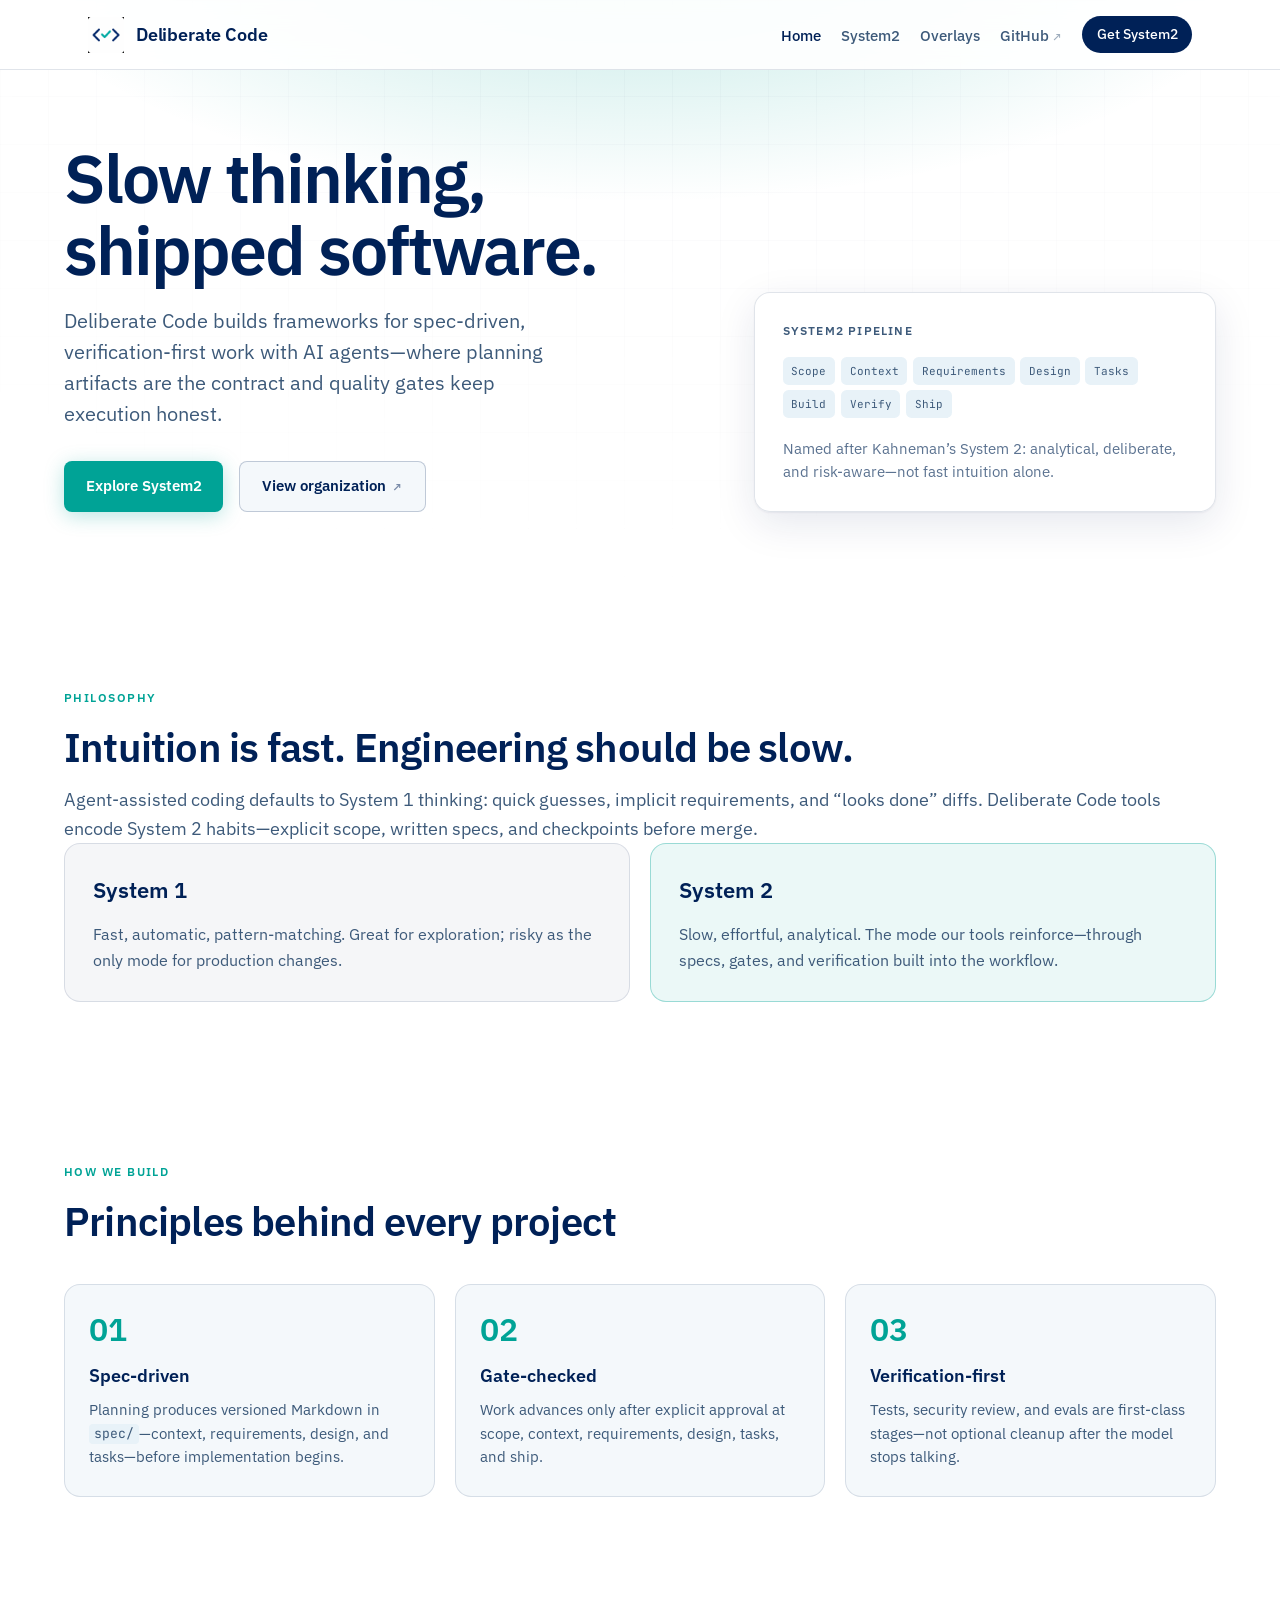
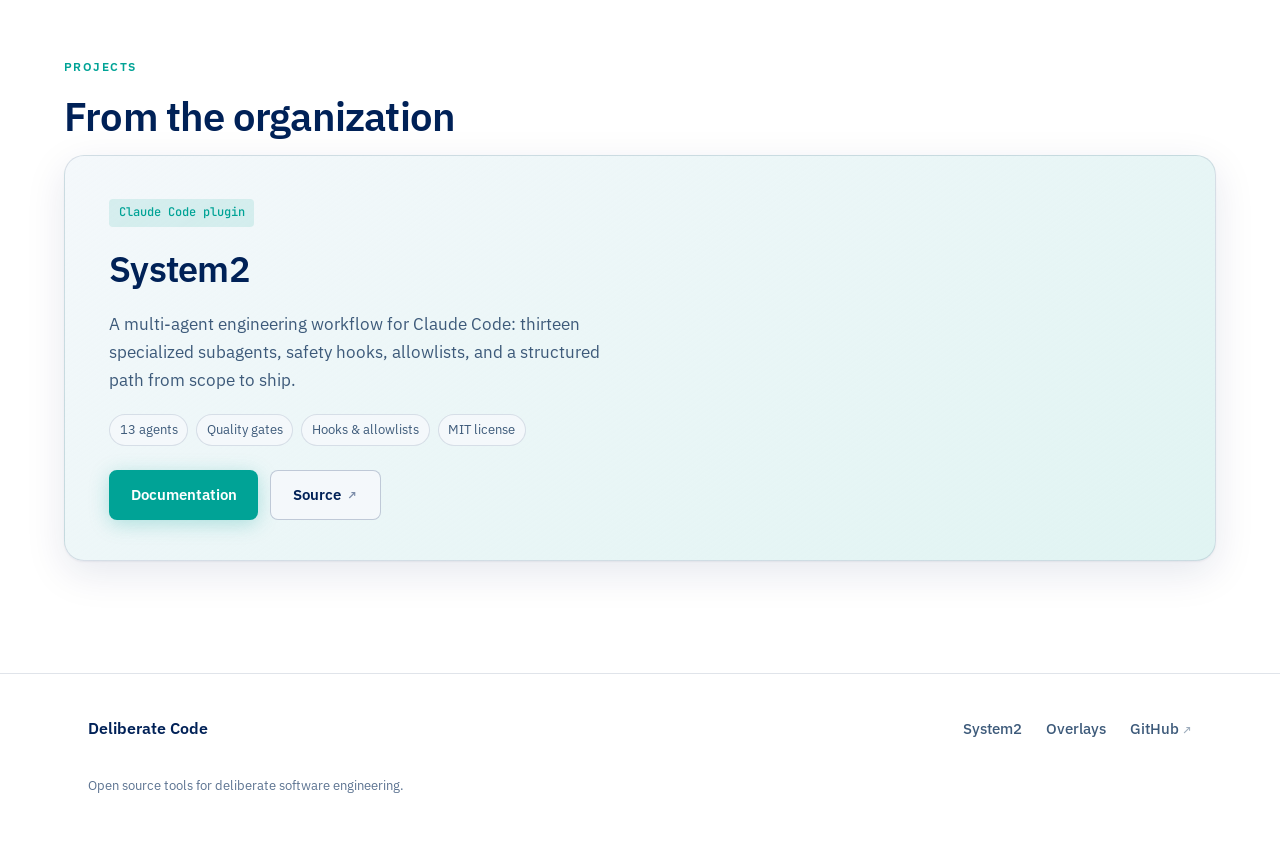
==== index.html @ 23c70633 "Initial site: Deliberate Code organization homepage and product pages Static GitHub Pages site with " ====
<!DOCTYPE html>
<html lang="en">
  <head>
    <meta charset="utf-8" />
    <meta name="viewport" content="width=device-width, initial-scale=1" />
    <title>Deliberate Code</title>
    <meta
      name="description"
      content="Open tools for deliberate, spec-driven software engineering with AI agents."
    />
    <meta property="og:title" content="Deliberate Code" />
    <meta
      property="og:description"
      content="Open tools for deliberate, spec-driven software engineering with AI agents."
    />
    <meta property="og:type" content="website" />
    <meta property="og:url" content="https://deliberatecode.github.io/" />
    <meta property="og:image" content="https://deliberatecode.github.io/assets/apple-touch-icon.png" />
    <link rel="icon" href="assets/favicon-96.png" type="image/png" />
    <link rel="apple-touch-icon" href="assets/apple-touch-icon.png" />
    <link rel="preconnect" href="https://fonts.googleapis.com" />
    <link rel="preconnect" href="https://fonts.gstatic.com" crossorigin />
    <link
      href="https://fonts.googleapis.com/css2?family=IBM+Plex+Sans:wght@400;500;600&family=JetBrains+Mono:wght@400;500&display=swap"
      rel="stylesheet"
    />
    <link rel="stylesheet" href="css/site.css" />
    <script src="js/site.js" defer></script>
  </head>
  <body>
    <a class="skip-link" href="#main">Skip to content</a>

    <header class="site-header">
      <div class="header-inner">
        <a class="brand" href="/">
          <img
            class="brand-mark"
            src="assets/favicon-96.png"
            width="36"
            height="36"
            alt=""
          />
          <span class="brand-text">Deliberate Code</span>
        </a>
        <nav class="site-nav" data-site-nav aria-label="Site"></nav>
      </div>
    </header>

    <main id="main">
      <section class="hero wrap">
        <div class="hero-inner">
          <div>
            <h1>Slow thinking, shipped software.</h1>
            <p class="hero-lede">
              Deliberate Code builds frameworks for spec-driven, verification-first
              work with AI agents—where planning artifacts are the contract and
              quality gates keep execution honest.
            </p>
            <div class="hero-actions">
              <a class="btn btn-primary" href="system2/">Explore System2</a>
              <a
                class="btn btn-secondary external"
                href="https://github.com/DeliberateCode"
                target="_blank"
                rel="noopener noreferrer"
                >View organization</a
              >
            </div>
          </div>
          <aside class="hero-aside" aria-label="System2 workflow summary">
            <h2>System2 pipeline</h2>
            <ul class="pipeline-mini">
              <li>Scope</li>
              <li>Context</li>
              <li>Requirements</li>
              <li>Design</li>
              <li>Tasks</li>
              <li>Build</li>
              <li>Verify</li>
              <li>Ship</li>
            </ul>
            <p>
              Named after Kahneman’s System&nbsp;2: analytical, deliberate, and
              risk-aware—not fast intuition alone.
            </p>
          </aside>
        </div>
      </section>

      <section class="section wrap" id="philosophy">
        <p class="section-label">Philosophy</p>
        <h2 class="section-title">Intuition is fast. Engineering should be slow.</h2>
        <p class="section-intro section-intro--full">
          Agent-assisted coding defaults to System&nbsp;1 thinking: quick guesses,
          implicit requirements, and “looks done” diffs. Deliberate Code tools
          encode System&nbsp;2 habits—explicit scope, written specs, and checkpoints
          before merge.
        </p>
        <div class="dual-grid">
          <article class="dual-card dual-card--fast">
            <h3>System 1</h3>
            <p>
              Fast, automatic, pattern-matching. Great for exploration; risky as
              the only mode for production changes.
            </p>
          </article>
          <article class="dual-card dual-card--slow">
            <h3>System 2</h3>
            <p>
              Slow, effortful, analytical. The mode our tools reinforce—through
              specs, gates, and verification built into the workflow.
            </p>
          </article>
        </div>
      </section>

      <section class="section wrap">
        <p class="section-label">How we build</p>
        <h2 class="section-title">Principles behind every project</h2>
        <div class="principles-grid">
          <article class="principle">
            <span class="principle-num">01</span>
            <h3>Spec-driven</h3>
            <p>
              Planning produces versioned Markdown in <code>spec/</code>—context,
              requirements, design, and tasks—before implementation begins.
            </p>
          </article>
          <article class="principle">
            <span class="principle-num">02</span>
            <h3>Gate-checked</h3>
            <p>
              Work advances only after explicit approval at scope, context,
              requirements, design, tasks, and ship.
            </p>
          </article>
          <article class="principle">
            <span class="principle-num">03</span>
            <h3>Verification-first</h3>
            <p>
              Tests, security review, and evals are first-class stages—not
              optional cleanup after the model stops talking.
            </p>
          </article>
        </div>
      </section>

      <section class="section wrap">
        <p class="section-label">Projects</p>
        <h2 class="section-title">From the organization</h2>
        <article class="product-featured">
          <div>
            <span class="product-badge">Claude Code plugin</span>
            <h3>System2</h3>
            <p>
              A multi-agent engineering workflow for Claude Code: thirteen
              specialized subagents, safety hooks, allowlists, and a structured
              path from scope to ship.
            </p>
            <div class="tag-row">
              <span class="tag">13 agents</span>
              <span class="tag">Quality gates</span>
              <span class="tag">Hooks &amp; allowlists</span>
              <span class="tag">MIT license</span>
            </div>
            <div class="product-actions">
              <a class="btn btn-primary" href="system2/">Documentation</a>
              <a
                class="btn btn-secondary external"
                href="https://github.com/DeliberateCode/System2"
                target="_blank"
                rel="noopener noreferrer"
                >Source</a
              >
            </div>
          </div>
        </article>
      </section>
    </main>

    <footer class="site-footer">
      <div class="wrap footer-inner">
        <span class="footer-brand">Deliberate Code</span>
        <ul class="footer-links">
          <li><a href="/system2/">System2</a></li>
          <li><a href="/overlays/">Overlays</a></li>
          <li>
            <a
              class="external"
              href="https://github.com/DeliberateCode"
              target="_blank"
              rel="noopener noreferrer"
              >GitHub</a
            >
          </li>
        </ul>
        <p class="footer-meta">
          Open source tools for deliberate software engineering.
        </p>
      </div>
    </footer>
  </body>
</html>
---- css/site.css ----
/* Deliberate Code — site styles */

:root {
  color-scheme: light dark;

  --font-display: "IBM Plex Sans", ui-sans-serif, system-ui, sans-serif;
  --font-body: "IBM Plex Sans", ui-sans-serif, system-ui, sans-serif;
  --font-mono: "JetBrains Mono", ui-monospace, monospace;

  /* Brand palette from Deliberate Code logo assets */
  --brand-navy: #002157;
  --brand-teal: #00a396;
  --brand-navy-rgb: 0, 33, 87;
  --brand-teal-rgb: 0, 163, 150;

  --bg: #ffffff;
  --bg-elevated: #f4f8fb;
  --fg: var(--brand-navy);
  --muted: #3d5a7a;
  --muted-soft: #5c7391;
  --accent: var(--brand-teal);
  --accent-hover: #008a80;
  --accent-soft: rgba(var(--brand-teal-rgb), 0.12);
  --accent-glow: rgba(var(--brand-teal-rgb), 0.28);
  --border: rgba(var(--brand-navy-rgb), 0.12);
  --border-strong: rgba(var(--brand-navy-rgb), 0.22);
  --surface: rgba(255, 255, 255, 0.82);
  --shadow: 0 1px 2px rgba(var(--brand-navy-rgb), 0.06),
    0 12px 40px rgba(var(--brand-navy-rgb), 0.1);
  --code-bg: #e8f2f8;
  --grid-line: rgba(var(--brand-navy-rgb), 0.06);
  --header-bg: rgba(255, 255, 255, 0.9);
  --step-bg: #ffffff;
  --system1-bg: rgba(var(--brand-navy-rgb), 0.04);
  --system2-bg: rgba(var(--brand-teal-rgb), 0.08);
}

@media (prefers-color-scheme: dark) {
  :root {
    --bg: #001428;
    --bg-elevated: #0a2240;
    --fg: #eef4fb;
    --muted: #8aa3c0;
    --muted-soft: #6b849f;
    --accent: #00c9b7;
    --accent-hover: #5ee8dc;
    --accent-soft: rgba(var(--brand-teal-rgb), 0.18);
    --accent-glow: rgba(var(--brand-teal-rgb), 0.35);
    --border: rgba(238, 244, 251, 0.1);
    --border-strong: rgba(238, 244, 251, 0.18);
    --surface: rgba(10, 34, 64, 0.85);
    --shadow: 0 1px 2px rgba(0, 0, 0, 0.35),
      0 16px 48px rgba(0, 0, 0, 0.45);
    --code-bg: #0f2847;
    --grid-line: rgba(238, 244, 251, 0.05);
    --header-bg: rgba(0, 20, 40, 0.92);
    --step-bg: #0a2240;
    --system1-bg: rgba(238, 244, 251, 0.04);
    --system2-bg: rgba(var(--brand-teal-rgb), 0.12);
  }
}

*,
*::before,
*::after {
  box-sizing: border-box;
}

html {
  -webkit-text-size-adjust: 100%;
  scroll-behavior: smooth;
}

@media (prefers-reduced-motion: reduce) {
  html {
    scroll-behavior: auto;
  }

  *,
  *::before,
  *::after {
    animation-duration: 0.01ms !important;
    animation-iteration-count: 1 !important;
    transition-duration: 0.01ms !important;
  }
}

body {
  margin: 0;
  min-height: 100dvh;
  background-color: var(--bg);
  color: var(--fg);
  font-family: var(--font-body);
  font-size: 1.0625rem;
  line-height: 1.65;
  font-weight: 400;
}

body::before {
  content: "";
  position: fixed;
  inset: 0;
  z-index: -2;
  background:
    radial-gradient(
      ellipse 80% 50% at 50% -10%,
      var(--accent-glow),
      transparent 65%
    ),
    linear-gradient(180deg, var(--bg) 0%, var(--bg) 100%);
  pointer-events: none;
}

body::after {
  content: "";
  position: fixed;
  inset: 0;
  z-index: -1;
  opacity: 0.45;
  background-image:
    linear-gradient(var(--grid-line) 1px, transparent 1px),
    linear-gradient(90deg, var(--grid-line) 1px, transparent 1px);
  background-size: 48px 48px;
  mask-image: radial-gradient(ellipse 90% 70% at 50% 0%, black, transparent);
  pointer-events: none;
}

img,
svg {
  display: block;
  max-width: 100%;
}

a {
  color: var(--accent);
  text-decoration-thickness: 1px;
  text-underline-offset: 0.18em;
}

a:hover {
  color: var(--accent-hover);
}

a:focus-visible {
  outline: 2px solid var(--accent);
  outline-offset: 3px;
}

.skip-link {
  position: absolute;
  left: -9999px;
  top: 0;
  z-index: 100;
  padding: 0.5rem 1rem;
  background: var(--fg);
  color: var(--bg);
}

.skip-link:focus {
  left: 1rem;
  top: 1rem;
}

/* Header */

.site-header {
  position: sticky;
  top: 0;
  z-index: 50;
  border-bottom: 1px solid var(--border);
  background: var(--header-bg);
  backdrop-filter: blur(12px);
  -webkit-backdrop-filter: blur(12px);
}

.header-inner {
  display: flex;
  align-items: center;
  justify-content: space-between;
  gap: 1rem 1.5rem;
  max-width: 72rem;
  margin: 0 auto;
  padding: 1rem 1.5rem;
}

.site-nav {
  flex: 1 1 auto;
  min-width: 0;
}

@media (max-width: 52rem) {
  .header-inner {
    flex-wrap: wrap;
  }

  .site-nav {
    width: 100%;
  }

  .site-nav ul {
    justify-content: flex-start;
    gap: 0.35rem 1rem;
  }
}

.brand {
  display: flex;
  align-items: center;
  gap: 0.75rem;
  color: var(--fg);
  text-decoration: none;
  font-weight: 500;
  letter-spacing: -0.01em;
}

.brand:hover {
  color: var(--fg);
}

.brand-mark {
  flex-shrink: 0;
  width: auto;
  height: 2.25rem;
}

@media (prefers-color-scheme: dark) {
  .brand-mark {
    border-radius: 0.35rem;
    background: #ffffff;
    padding: 0.15rem;
  }
}

.brand-text {
  font-family: var(--font-display);
  font-size: 1.125rem;
  font-weight: 600;
}

.site-nav ul {
  display: flex;
  flex-wrap: wrap;
  align-items: center;
  justify-content: flex-end;
  gap: 0.25rem 1.25rem;
  margin: 0;
  padding: 0;
  list-style: none;
}

.site-nav a {
  color: var(--muted);
  text-decoration: none;
  font-size: 0.9375rem;
  font-weight: 500;
}

.site-nav a:hover,
.site-nav a[aria-current="page"] {
  color: var(--fg);
}

.nav-cta {
  display: inline-flex;
  align-items: center;
  padding: 0.45rem 0.9rem;
  border-radius: 999px;
  background: var(--brand-navy);
  color: #ffffff !important;
  font-size: 0.875rem !important;
  text-decoration: none !important;
  transition: transform 0.2s ease, opacity 0.2s ease;
}

.nav-cta:hover {
  transform: translateY(-1px);
  opacity: 0.92;
  color: #ffffff !important;
  background: var(--brand-navy);
}

/* Layout */

.wrap {
  max-width: 72rem;
  margin: 0 auto;
  padding: 0 1.5rem;
}

.section {
  padding: 5rem 0;
}

.section-label {
  margin: 0 0 1rem;
  font-size: 0.75rem;
  font-weight: 600;
  letter-spacing: 0.12em;
  text-transform: uppercase;
  color: var(--accent);
}

.section-title {
  margin: 0 0 1rem;
  font-family: var(--font-display);
  font-size: clamp(1.75rem, 4vw, 2.5rem);
  font-weight: 600;
  line-height: 1.15;
  letter-spacing: -0.02em;
}

.section-intro {
  margin: 0;
  max-width: 38rem;
  color: var(--muted);
  font-size: 1.125rem;
  line-height: 1.6;
}

.section-intro--full {
  max-width: none;
}

/* Hero */

.hero {
  padding: 4.5rem 0 6rem;
}

.hero-inner {
  display: grid;
  gap: 3rem;
  align-items: end;
}

@media (min-width: 56rem) {
  .hero-inner {
    grid-template-columns: 1.15fr 0.85fr;
    gap: 4rem;
  }
}

.hero-eyebrow {
  display: inline-flex;
  align-items: center;
  gap: 0.5rem;
  margin: 0 0 1.25rem;
  padding: 0.35rem 0.75rem;
  border: 1px solid var(--border);
  border-radius: 999px;
  background: var(--surface);
  font-size: 0.8125rem;
  font-weight: 500;
  color: var(--muted);
}

.hero-eyebrow::before {
  content: "";
  width: 6px;
  height: 6px;
  border-radius: 50%;
  background: var(--accent);
}

.hero h1 {
  margin: 0 0 1.25rem;
  font-family: var(--font-display);
  font-size: clamp(2.75rem, 7vw, 4.25rem);
  font-weight: 600;
  line-height: 1.05;
  letter-spacing: -0.03em;
}

.hero-lede {
  margin: 0 0 2rem;
  max-width: 32rem;
  font-size: 1.25rem;
  line-height: 1.55;
  color: var(--muted);
}

.hero-actions {
  display: flex;
  flex-wrap: wrap;
  gap: 0.75rem 1rem;
}

.btn {
  display: inline-flex;
  align-items: center;
  justify-content: center;
  gap: 0.4rem;
  padding: 0.75rem 1.35rem;
  border-radius: 0.5rem;
  font-size: 0.9375rem;
  font-weight: 600;
  text-decoration: none;
  transition: transform 0.2s ease, box-shadow 0.2s ease, background 0.2s ease;
}

.btn:hover {
  transform: translateY(-2px);
}

.btn-primary {
  background: var(--accent);
  color: #fff !important;
  box-shadow: 0 4px 20px var(--accent-glow);
}

.btn-primary:hover {
  background: var(--accent-hover);
  color: #fff !important;
}

.btn-secondary {
  border: 1px solid var(--border-strong);
  background: var(--bg-elevated);
  color: var(--fg) !important;
  text-decoration: none;
}

.btn-secondary:hover {
  color: var(--fg) !important;
  border-color: var(--accent);
}

.hero-aside {
  padding: 1.75rem;
  border: 1px solid var(--border);
  border-radius: 1rem;
  background: var(--surface);
  box-shadow: var(--shadow);
  animation: rise 0.7s ease both;
  animation-delay: 0.15s;
}

@media (prefers-reduced-motion: no-preference) {
  .hero h1,
  .hero-lede,
  .hero-actions,
  .hero-eyebrow {
    animation: rise 0.65s ease both;
  }

  .hero-eyebrow {
    animation-delay: 0s;
  }

  .hero h1 {
    animation-delay: 0.06s;
  }

  .hero-lede {
    animation-delay: 0.12s;
  }

  .hero-actions {
    animation-delay: 0.18s;
  }
}

@keyframes rise {
  from {
    opacity: 0;
    transform: translateY(14px);
  }

  to {
    opacity: 1;
    transform: translateY(0);
  }
}

.hero-aside h2 {
  margin: 0 0 1rem;
  font-size: 0.75rem;
  font-weight: 600;
  letter-spacing: 0.1em;
  text-transform: uppercase;
  color: var(--muted);
}

.pipeline-mini {
  display: flex;
  flex-wrap: wrap;
  gap: 0.35rem;
  margin: 0;
  padding: 0;
  list-style: none;
}

.pipeline-mini li {
  padding: 0.3rem 0.55rem;
  border-radius: 0.35rem;
  background: var(--code-bg);
  font-family: var(--font-mono);
  font-size: 0.6875rem;
  color: var(--muted);
}

.hero-aside p {
  margin: 1.25rem 0 0;
  font-size: 0.9375rem;
  color: var(--muted-soft);
  line-height: 1.5;
}

/* Dual process */

.dual-grid {
  display: grid;
  gap: 1.25rem;
}

@media (min-width: 40rem) {
  .dual-grid {
    grid-template-columns: 1fr 1fr;
  }
}

.dual-card {
  padding: 1.75rem;
  border-radius: 1rem;
  border: 1px solid var(--border);
}

.dual-card h3 {
  margin: 0 0 0.75rem;
  font-family: var(--font-display);
  font-size: 1.375rem;
  font-weight: 600;
}

.dual-card p {
  margin: 0;
  color: var(--muted);
  font-size: 0.9875rem;
}

.dual-card--fast {
  background: var(--system1-bg);
}

.dual-card--slow {
  background: var(--system2-bg);
  border-color: rgba(var(--brand-teal-rgb), 0.35);
}

/* Principles */

.principles-grid {
  display: grid;
  gap: 1.25rem;
  margin-top: 2.5rem;
}

@media (min-width: 48rem) {
  .principles-grid {
    grid-template-columns: repeat(3, 1fr);
  }
}

.principle {
  padding: 1.75rem 1.5rem;
  border: 1px solid var(--border);
  border-radius: 1rem;
  background: var(--bg-elevated);
  transition: border-color 0.2s ease, transform 0.2s ease;
}

.principle:hover {
  border-color: var(--border-strong);
  transform: translateY(-3px);
}

.principle-num {
  display: block;
  margin-bottom: 1rem;
  font-family: var(--font-display);
  font-size: 2rem;
  line-height: 1;
  font-weight: 600;
  color: var(--accent);
}

.principle h3 {
  margin: 0 0 0.5rem;
  font-size: 1.125rem;
  font-weight: 600;
}

.principle p {
  margin: 0;
  font-size: 0.9375rem;
  color: var(--muted);
  line-height: 1.55;
}

/* Product card */

.product-featured {
  display: grid;
  gap: 2rem;
  padding: 2rem;
  border: 1px solid var(--border);
  border-radius: 1.25rem;
  background: linear-gradient(
    145deg,
    var(--bg-elevated) 0%,
    var(--accent-soft) 100%
  );
  box-shadow: var(--shadow);
}

@media (min-width: 52rem) {
  .product-featured {
    grid-template-columns: 1fr auto;
    align-items: center;
    padding: 2.5rem 2.75rem;
  }
}

.product-badge {
  display: inline-block;
  margin-bottom: 0.75rem;
  padding: 0.25rem 0.6rem;
  border-radius: 0.25rem;
  background: var(--accent-soft);
  font-family: var(--font-mono);
  font-size: 0.75rem;
  font-weight: 500;
  color: var(--accent);
}

.product-featured h3 {
  margin: 0 0 0.75rem;
  font-family: var(--font-display);
  font-size: clamp(1.75rem, 3vw, 2.25rem);
  font-weight: 600;
  letter-spacing: -0.02em;
}

.product-featured p {
  margin: 0 0 1.25rem;
  max-width: 32rem;
  color: var(--muted);
}

.tag-row {
  display: flex;
  flex-wrap: wrap;
  gap: 0.5rem;
  margin-bottom: 1.5rem;
}

.tag {
  padding: 0.25rem 0.6rem;
  border: 1px solid var(--border);
  border-radius: 999px;
  font-size: 0.8125rem;
  color: var(--muted);
  background: var(--bg-elevated);
}

.product-actions {
  display: flex;
  flex-wrap: wrap;
  gap: 0.75rem;
}

/* System2 page */

.page-hero {
  padding: 3.5rem 0 4rem;
}

.page-hero h1 {
  margin: 0 0 1rem;
  font-family: var(--font-display);
  font-size: clamp(2.5rem, 6vw, 3.75rem);
  font-weight: 600;
  line-height: 1.05;
  letter-spacing: -0.03em;
}

.page-hero .hero-lede {
  max-width: 40rem;
}

/* Pipeline */

.pipeline-section {
  padding-top: 0;
}

.pipeline-track {
  display: grid;
  gap: 0.75rem;
  margin-top: 2rem;
  padding: 0;
  list-style: none;
}

@media (min-width: 48rem) {
  .pipeline-track {
    grid-template-columns: repeat(4, 1fr);
  }

  .pipeline-track li:nth-child(5),
  .pipeline-track li:nth-child(6),
  .pipeline-track li:nth-child(7),
  .pipeline-track li:nth-child(8) {
    grid-column: span 1;
  }
}

@media (min-width: 64rem) {
  .pipeline-track {
    grid-template-columns: repeat(8, 1fr);
  }
}

.pipeline-step {
  position: relative;
  padding: 1.25rem 1rem;
  border: 1px solid var(--border);
  border-radius: 0.75rem;
  background: var(--step-bg);
  transition: border-color 0.2s ease, transform 0.2s ease;
}

.pipeline-step:hover {
  border-color: var(--accent);
  transform: translateY(-2px);
}

.pipeline-step .gate {
  display: block;
  margin-bottom: 0.5rem;
  font-family: var(--font-mono);
  font-size: 0.6875rem;
  font-weight: 500;
  letter-spacing: 0.06em;
  text-transform: uppercase;
  color: var(--accent);
}

.pipeline-step strong {
  display: block;
  font-size: 0.9375rem;
  font-weight: 600;
  line-height: 1.3;
}

.pipeline-step span {
  display: block;
  margin-top: 0.35rem;
  font-size: 0.8125rem;
  color: var(--muted-soft);
  line-height: 1.4;
}

/* Feature grid */

.features-grid {
  display: grid;
  gap: 1.25rem;
  margin-top: 2.5rem;
}

@media (min-width: 40rem) {
  .features-grid {
    grid-template-columns: repeat(2, 1fr);
  }
}

.feature-card {
  padding: 1.75rem;
  border: 1px solid var(--border);
  border-radius: 1rem;
  background: var(--bg-elevated);
}

.feature-card h3 {
  margin: 0 0 0.65rem;
  font-size: 1.0625rem;
  font-weight: 600;
}

.feature-card p {
  margin: 0;
  font-size: 0.9375rem;
  color: var(--muted);
  line-height: 1.55;
}

.feature-card .mono {
  font-family: var(--font-mono);
  font-size: 0.875em;
  color: var(--fg);
}

/* Spec tree */

.spec-panel {
  margin-top: 2.5rem;
  padding: 1.5rem 1.75rem;
  border: 1px solid var(--border);
  border-radius: 1rem;
  background: var(--code-bg);
  overflow-x: auto;
}

.spec-panel pre {
  margin: 0;
  font-family: var(--font-mono);
  font-size: 0.8125rem;
  line-height: 1.7;
  color: var(--fg);
  background: transparent;
}

.spec-panel .comment {
  color: var(--muted-soft);
}

/* Install */

.install-block {
  margin-top: 2rem;
  border: 1px solid var(--border);
  border-radius: 1rem;
  overflow: hidden;
  background: var(--bg-elevated);
}

.install-step {
  border-bottom: 1px solid var(--border);
}

.install-step:last-child {
  border-bottom: none;
}

.install-step header {
  display: flex;
  align-items: center;
  justify-content: space-between;
  gap: 1rem;
  padding: 0.85rem 1.5rem;
  background: var(--accent-soft);
}

.install-step header h3 {
  margin: 0;
  font-size: 0.8125rem;
  font-weight: 600;
  letter-spacing: 0.06em;
  text-transform: uppercase;
  color: var(--muted);
}

.copy-btn {
  flex-shrink: 0;
  padding: 0.35rem 0.75rem;
  border: 1px solid var(--border-strong);
  border-radius: 0.35rem;
  background: var(--bg-elevated);
  color: var(--fg);
  font-family: var(--font-body);
  font-size: 0.75rem;
  font-weight: 600;
  cursor: pointer;
  transition: background 0.15s ease, border-color 0.15s ease;
}

.copy-btn:hover {
  border-color: var(--accent);
}

.copy-btn:focus-visible {
  outline: 2px solid var(--accent);
  outline-offset: 2px;
}

.copy-btn.copied {
  border-color: var(--accent);
  color: var(--accent);
}

.install-step pre,
.install-step-note {
  margin: 0;
  padding: 1.15rem 1.5rem;
}

.install-step pre {
  overflow-x: auto;
  font-family: var(--font-mono);
  font-size: 0.8125rem;
  line-height: 1.6;
  background: transparent;
}

.install-step-note {
  font-size: 0.9375rem;
  color: var(--muted);
  line-height: 1.55;
}

.install-note {
  margin: 1.25rem 0 0;
  font-size: 0.9375rem;
  color: var(--muted);
}

.install-note code {
  font-family: var(--font-mono);
  font-size: 0.9em;
  padding: 0.1em 0.35em;
  border-radius: 0.25rem;
  background: var(--code-bg);
}

/* Agents accordion */

.agents-details {
  margin-top: 2.5rem;
  border: 1px solid var(--border);
  border-radius: 1rem;
  background: var(--bg-elevated);
  overflow: hidden;
}

.agents-details summary {
  padding: 1.25rem 1.5rem;
  font-weight: 600;
  cursor: pointer;
  list-style: none;
}

.agents-details summary::-webkit-details-marker {
  display: none;
}

.agents-details summary::after {
  content: "+";
  float: right;
  font-family: var(--font-mono);
  color: var(--muted);
}

.agents-details[open] summary::after {
  content: "−";
}

.agents-table-wrap {
  overflow-x: auto;
  border-top: 1px solid var(--border);
}

.agents-table {
  width: 100%;
  border-collapse: collapse;
  font-size: 0.875rem;
}

.agents-table th,
.agents-table td {
  padding: 0.75rem 1.25rem;
  text-align: left;
  border-bottom: 1px solid var(--border);
  vertical-align: top;
}

.agents-table th {
  font-size: 0.6875rem;
  font-weight: 600;
  letter-spacing: 0.08em;
  text-transform: uppercase;
  color: var(--muted);
  background: var(--accent-soft);
}

.agents-table tr:last-child td {
  border-bottom: none;
}

.agents-table code {
  font-family: var(--font-mono);
  font-size: 0.8125rem;
  white-space: nowrap;
}

/* Footer */

.site-footer {
  margin-top: 2rem;
  border-top: 1px solid var(--border);
  padding: 2.5rem 0 3rem;
}

.footer-inner {
  display: flex;
  flex-wrap: wrap;
  align-items: center;
  justify-content: space-between;
  gap: 1.5rem;
}

.footer-brand {
  font-family: var(--font-display);
  font-size: 1rem;
  font-weight: 600;
  color: var(--fg);
}

.footer-links {
  display: flex;
  flex-wrap: wrap;
  gap: 1rem 1.5rem;
  margin: 0;
  padding: 0;
  list-style: none;
}

.footer-links a {
  color: var(--muted);
  text-decoration: none;
  font-size: 0.9375rem;
  font-weight: 500;
}

.footer-links a:hover {
  color: var(--fg);
}

.footer-meta {
  width: 100%;
  margin: 0.5rem 0 0;
  font-size: 0.8125rem;
  color: var(--muted-soft);
}

:not(pre) > code {
  font-family: var(--font-mono);
  font-size: 0.875em;
  padding: 0.1em 0.38em;
  border-radius: 0.25rem;
  background: var(--code-bg);
}

.pipeline-step code {
  font-size: 0.75rem;
  padding: 0.08em 0.3em;
}

/* Overlay grid */

.overlay-grid-section {
  padding-top: 0;
}

.overlay-grid {
  display: grid;
  gap: 1.5rem;
}

@media (min-width: 48rem) {
  .overlay-grid {
    grid-template-columns: repeat(2, 1fr);
  }
}

.overlay-card {
  position: relative;
  border-radius: 1rem;
  background: var(--bg-elevated);
  box-shadow: var(--shadow);
  transition: transform 0.2s ease, box-shadow 0.2s ease;
}

.overlay-card:hover {
  transform: translateY(-4px);
  box-shadow:
    0 4px 12px rgba(var(--brand-navy-rgb), 0.08),
    0 20px 48px rgba(var(--brand-navy-rgb), 0.12);
}

.overlay-card-link {
  display: block;
  position: relative;
  padding: 1.75rem 1.75rem 1.5rem;
  color: inherit;
  text-decoration: none;
  border: 1px solid var(--border);
  border-radius: 1rem;
  overflow: hidden;
}

.overlay-card-link:hover {
  color: inherit;
  border-color: var(--border-strong);
}

.overlay-card-accent {
  position: absolute;
  top: 0;
  left: 0;
  right: 0;
  height: 3px;
  background: linear-gradient(
    90deg,
    var(--brand-navy) 0%,
    var(--accent) 100%
  );
}

.overlay-card--viewer .overlay-card-accent {
  background: linear-gradient(90deg, var(--brand-navy), var(--accent));
}

.overlay-card--domainarch .overlay-card-accent {
  background: linear-gradient(90deg, var(--accent), var(--brand-navy));
}

.overlay-card-badge {
  display: inline-block;
  margin-bottom: 0.85rem;
  padding: 0.2rem 0.55rem;
  border-radius: 0.25rem;
  background: var(--accent-soft);
  font-family: var(--font-mono);
  font-size: 0.6875rem;
  font-weight: 500;
  letter-spacing: 0.04em;
  text-transform: uppercase;
  color: var(--accent);
}

.overlay-card-title {
  margin: 0 0 0.65rem;
  font-size: 1.375rem;
  font-weight: 600;
  letter-spacing: -0.02em;
  color: var(--fg);
}

.overlay-card-desc {
  margin: 0;
  font-size: 0.9375rem;
  line-height: 1.55;
  color: var(--muted);
}

.overlay-card-tags {
  margin-top: 1.15rem;
  margin-bottom: 1.25rem;
}

.overlay-card-cta {
  display: inline-flex;
  align-items: center;
  font-size: 0.875rem;
  font-weight: 600;
  color: var(--accent);
}

.overlay-card-link:hover .overlay-card-cta {
  color: var(--accent-hover);
}

.external::after {
  content: " ↗";
  font-size: 0.8em;
  opacity: 0.5;
}
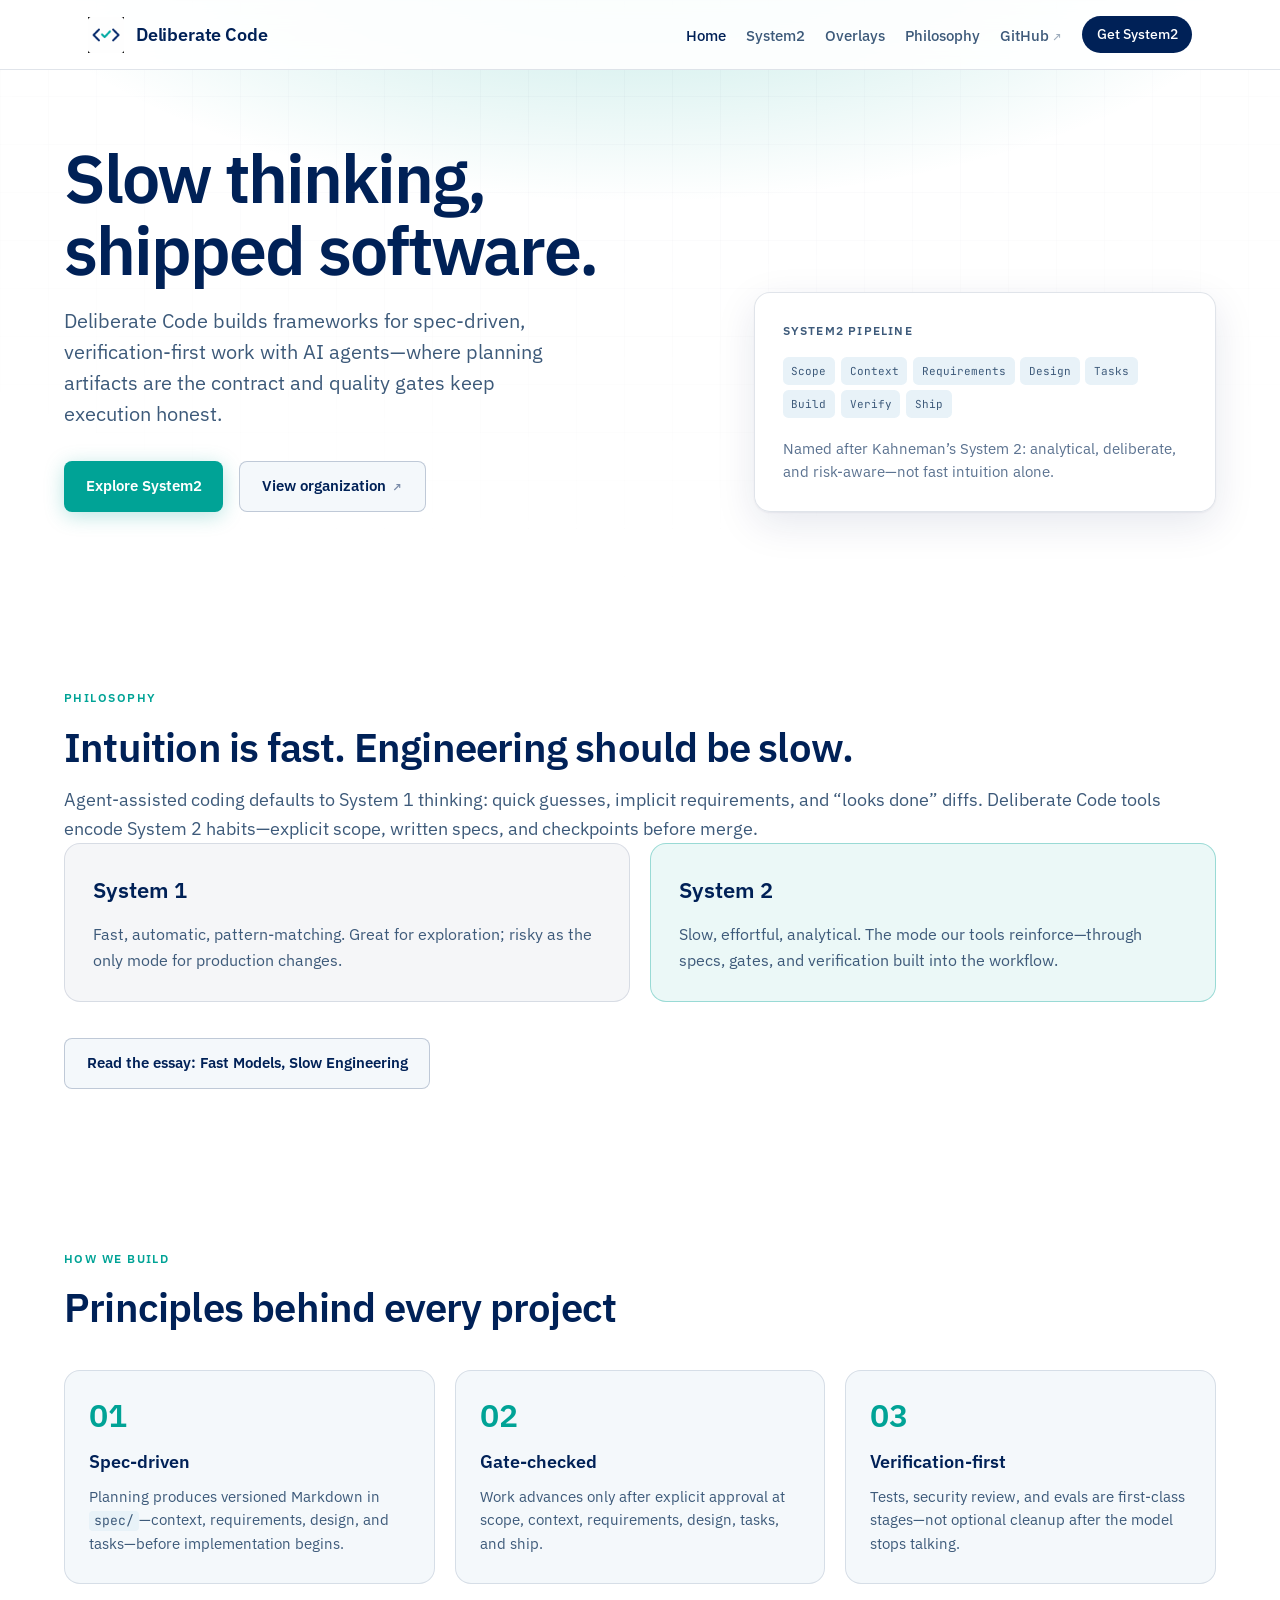
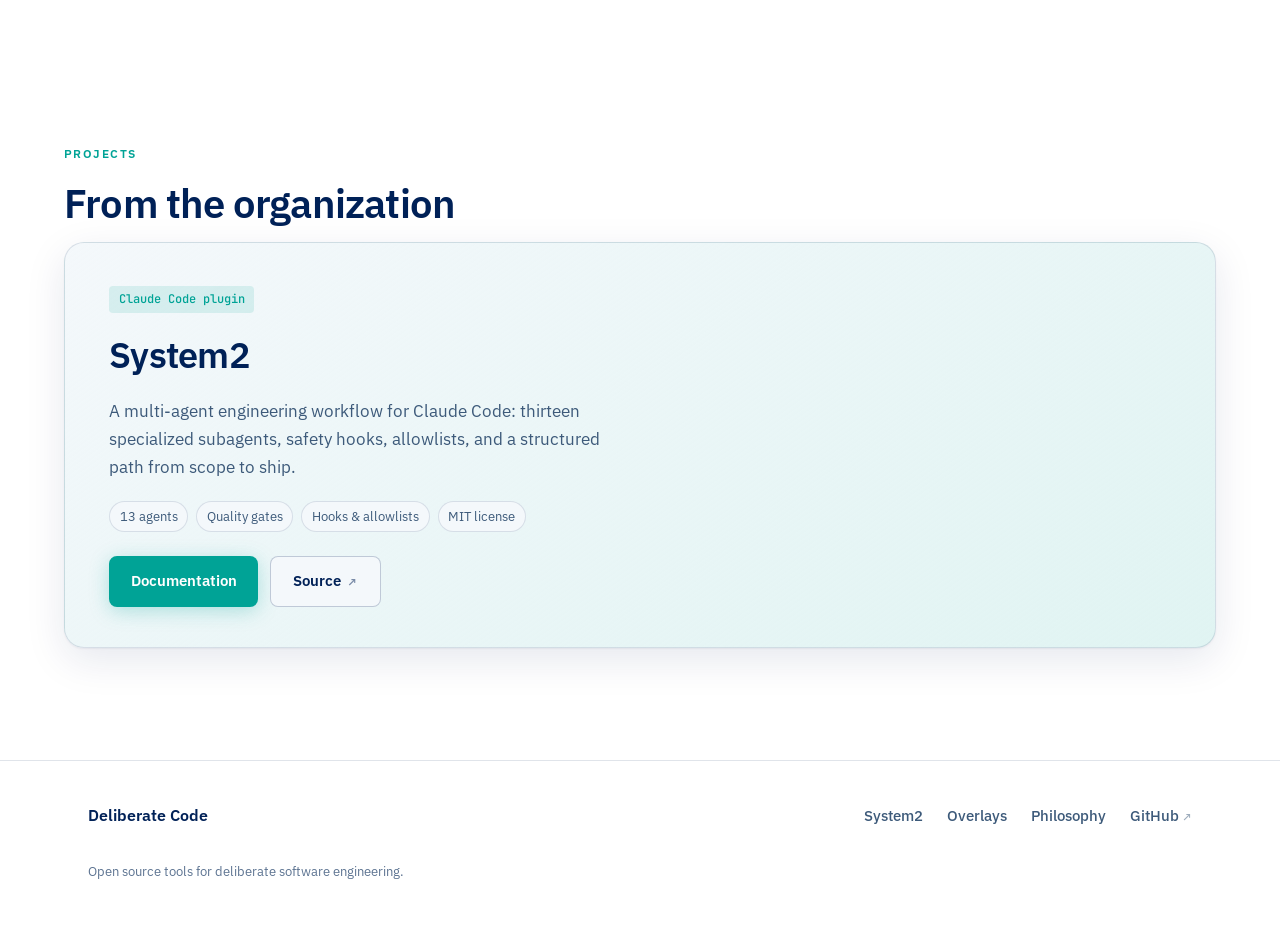
==== commit 42fea1d0: "Add Philosophy essay page: "Fast models, slow engineering" A long-form piece developing the System 1" ====
--- a/index.html
+++ b/index.html
@@ -112,6 +112,11 @@
             </p>
           </article>
         </div>
+        <div class="hero-actions" style="margin-top: 2.25rem">
+          <a class="btn btn-secondary" href="philosophy/"
+            >Read the essay: Fast Models, Slow Engineering</a
+          >
+        </div>
       </section>
 
       <section class="section wrap">
@@ -184,6 +189,7 @@
         <ul class="footer-links">
           <li><a href="/system2/">System2</a></li>
           <li><a href="/overlays/">Overlays</a></li>
+          <li><a href="/philosophy/">Philosophy</a></li>
           <li>
             <a
               class="external"
--- a/css/site.css
+++ b/css/site.css
@@ -1176,3 +1176,144 @@
   font-size: 0.8em;
   opacity: 0.5;
 }
+
+/* ── Long-form essay / Philosophy page ───────────────────────────── */
+.essay {
+  max-width: 44rem;
+  margin: 0 auto;
+}
+
+.essay > p,
+.essay > ul,
+.essay > ol {
+  color: var(--fg);
+}
+
+.essay p {
+  margin: 0 0 1.4rem;
+  font-size: 1.125rem;
+  line-height: 1.72;
+}
+
+.essay-lede {
+  font-size: clamp(1.2rem, 2.5vw, 1.4rem);
+  line-height: 1.55;
+  color: var(--muted);
+  margin-bottom: 2.25rem;
+}
+
+.essay h2 {
+  margin: 3.25rem 0 1.1rem;
+  font-family: var(--font-display);
+  font-size: clamp(1.4rem, 3vw, 1.95rem);
+  font-weight: 600;
+  line-height: 1.2;
+  letter-spacing: -0.02em;
+}
+
+.essay h3 {
+  margin: 2rem 0 0.75rem;
+  font-size: 1.2rem;
+  font-weight: 600;
+}
+
+.essay strong {
+  font-weight: 600;
+}
+
+.essay blockquote {
+  margin: 2.25rem 0;
+  padding: 1.1rem 1.6rem;
+  border-left: 3px solid var(--accent);
+  background: var(--system2-bg);
+  border-radius: 0 10px 10px 0;
+  font-size: clamp(1.2rem, 2.4vw, 1.4rem);
+  font-weight: 500;
+  line-height: 1.5;
+  letter-spacing: -0.01em;
+  color: var(--fg);
+}
+
+.essay ul,
+.essay ol {
+  margin: 0 0 1.4rem;
+  padding-left: 1.4rem;
+  font-size: 1.0625rem;
+  line-height: 1.65;
+}
+
+.essay li {
+  margin: 0 0 0.65rem;
+}
+
+.essay a {
+  color: var(--accent);
+}
+
+/* Footnotes */
+.fn-ref {
+  font-size: 0.7em;
+  font-weight: 600;
+  line-height: 0;
+  vertical-align: super;
+}
+
+.fn-ref a {
+  text-decoration: none;
+  padding: 0 0.05em;
+}
+
+.footnotes {
+  margin: 4rem auto 0;
+  max-width: 44rem;
+  padding-top: 2rem;
+  border-top: 1px solid var(--border);
+}
+
+.footnotes h2 {
+  font-size: 0.75rem;
+  font-weight: 600;
+  letter-spacing: 0.12em;
+  text-transform: uppercase;
+  color: var(--accent);
+  margin: 0 0 1.25rem;
+}
+
+.footnotes ol {
+  margin: 0;
+  padding-left: 1.4rem;
+  font-size: 0.95rem;
+  color: var(--muted);
+  line-height: 1.55;
+}
+
+.footnotes li {
+  margin: 0 0 0.85rem;
+  padding-left: 0.25rem;
+}
+
+.footnotes li:target {
+  background: var(--accent-soft);
+  border-radius: 6px;
+  box-shadow: 0 0 0 0.4rem var(--accent-soft);
+}
+
+.footnotes a {
+  color: var(--accent);
+}
+
+/* Subtle live links on cited works — quiet until hover */
+.footnotes a.cite-link {
+  color: inherit;
+  text-decoration: underline;
+  text-decoration-color: var(--border-strong);
+  text-decoration-thickness: 1px;
+  text-underline-offset: 2px;
+  transition: color 0.15s ease, text-decoration-color 0.15s ease;
+}
+
+.footnotes a.cite-link:hover,
+.footnotes a.cite-link:focus-visible {
+  color: var(--accent);
+  text-decoration-color: var(--accent);
+}
